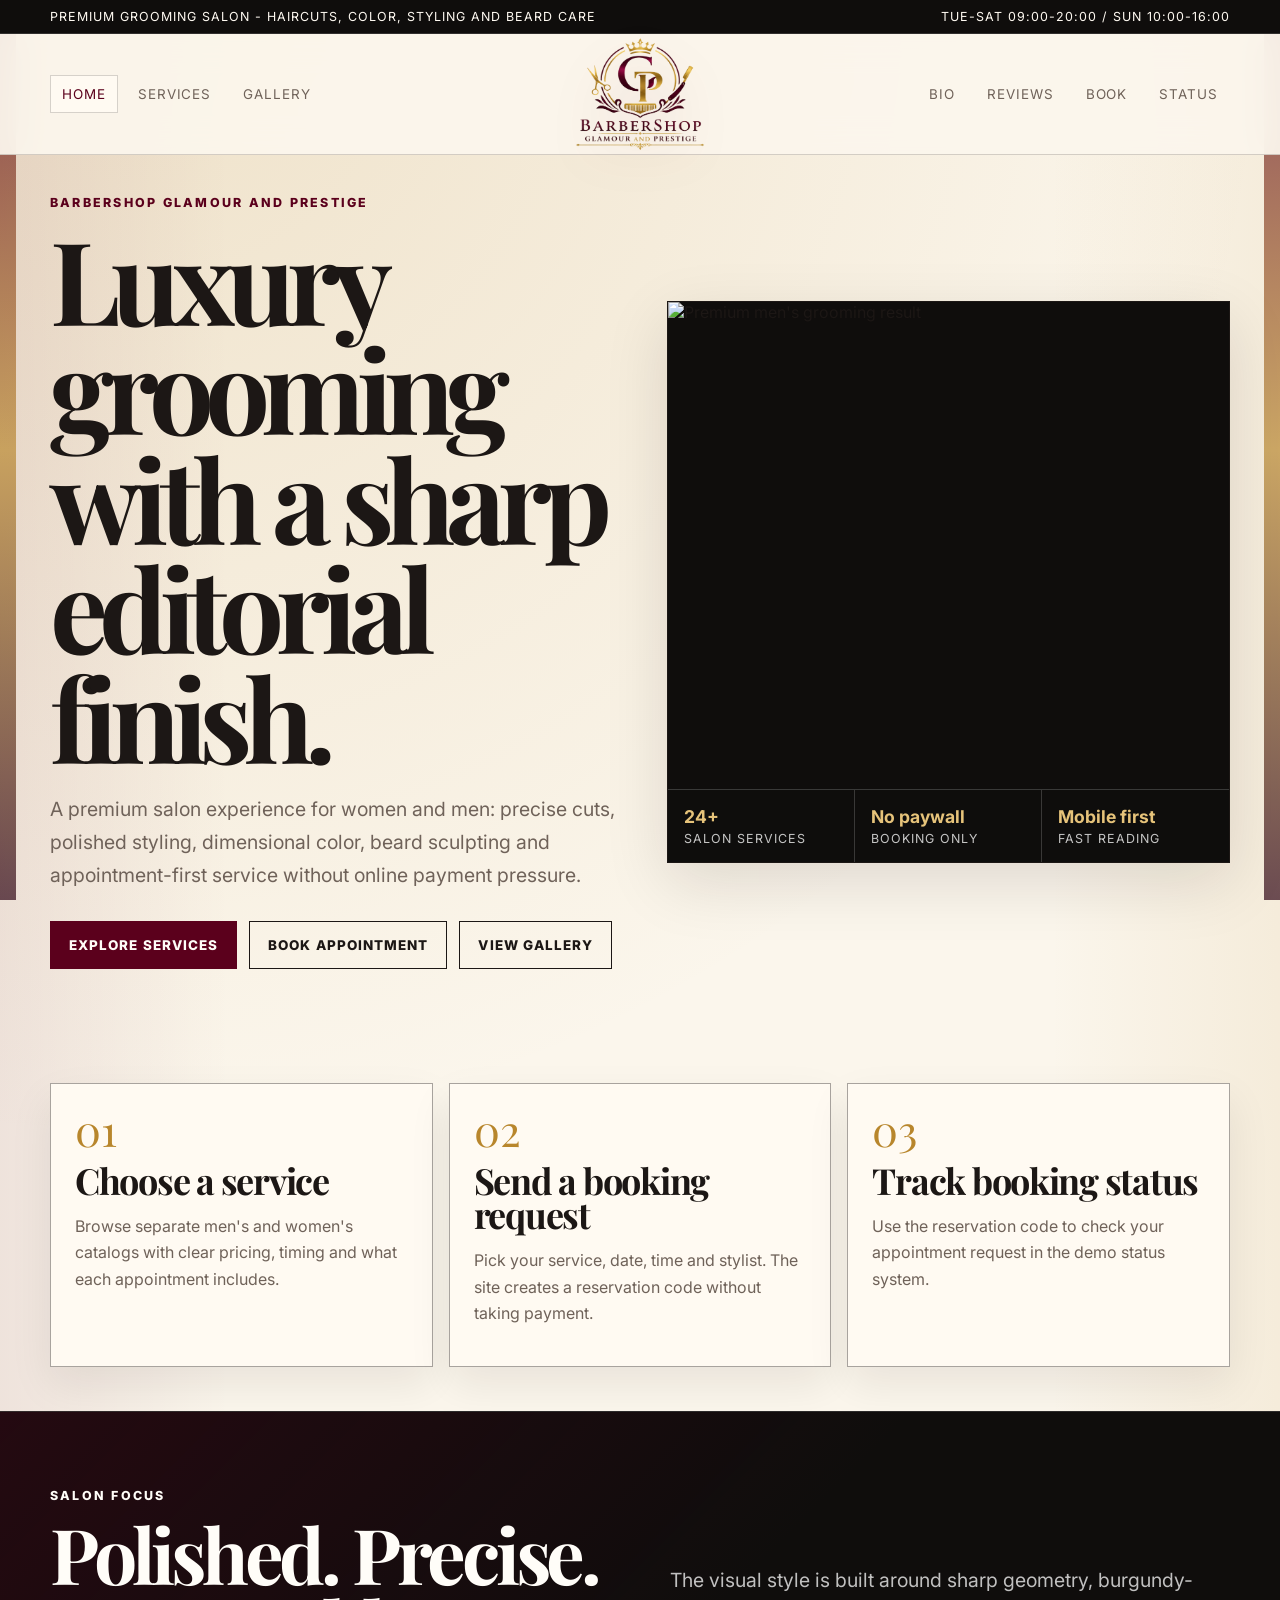
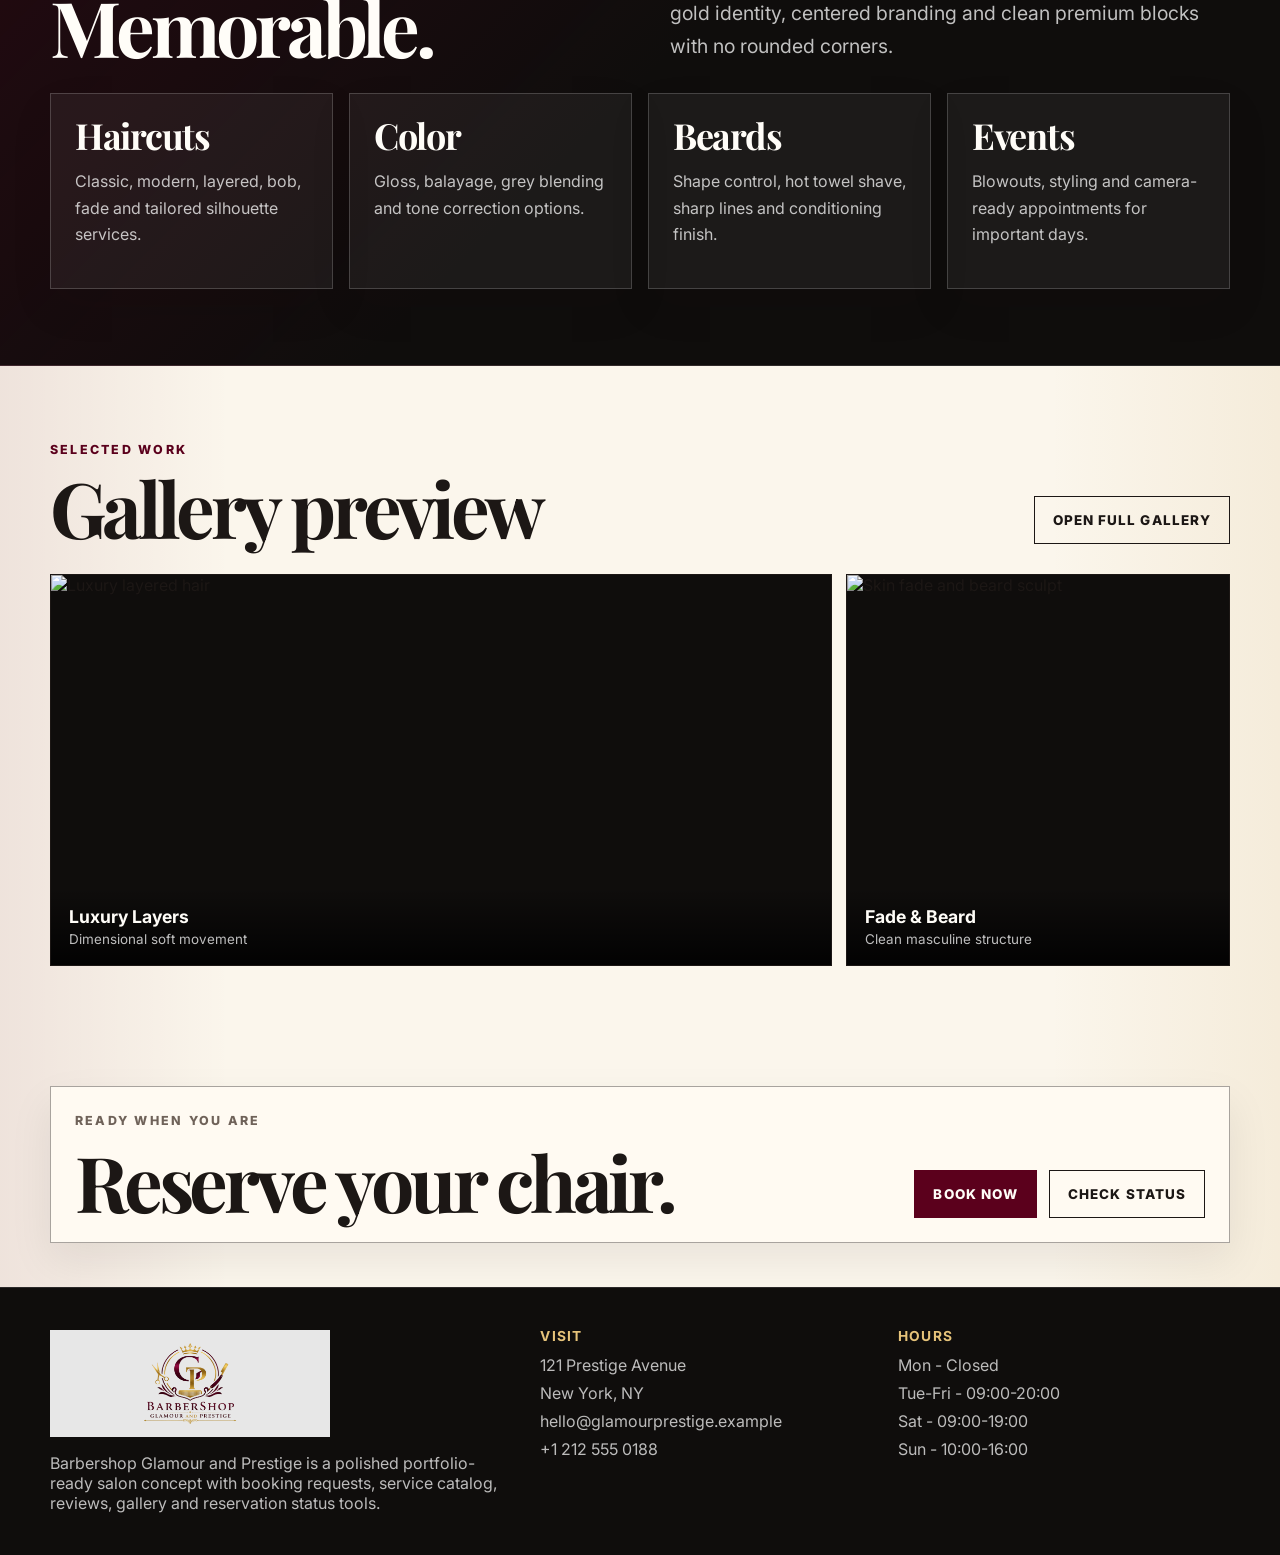
==== index.html @ 881aa1e7 "Add files via upload" ====
<!doctype html>
<html lang="en">
<head>
<meta charset="utf-8">
<meta name="viewport" content="width=device-width, initial-scale=1">
<title>Barbershop Glamour and Prestige - Premium Salon</title>
<meta name="description" content="Premium multi-page website for Barbershop Glamour and Prestige.">
<link rel="preconnect" href="https://fonts.googleapis.com">
<link rel="preconnect" href="https://fonts.gstatic.com" crossorigin>
<link href="https://fonts.googleapis.com/css2?family=Inter:wght@400;600;700;800;900&family=Playfair+Display:wght@700;800;900&display=swap" rel="stylesheet">
<link rel="icon" href="assets/images/logo.png">
<link rel="stylesheet" href="assets/styles.css">
</head>
<body>
<div class="site-shell">
<div class="top-strip">
  <div class="container">
    <span>Premium grooming salon - Haircuts, color, styling and beard care</span>
    <span>Tue-Sat 09:00-20:00 / Sun 10:00-16:00</span>
  </div>
</div>

<header class="header">
  <div class="container header-grid">
    <button class="mobile-toggle" data-nav-toggle aria-expanded="false">Menu</button>

    <nav class="nav" aria-label="Primary navigation left">
      <a href="index.html" class="active">Home</a>
      <a href="services.html" class="">Services</a>
      <a href="gallery.html" class="">Gallery</a>
    </nav>

    <a class="logo-link" href="index.html" aria-label="Barbershop Glamour and Prestige home">
      <img class="logo" src="assets/images/logo.png" alt="Barbershop Glamour and Prestige logo">
    </a>

    <nav class="nav nav-right" aria-label="Primary navigation right">
      <a href="about.html" class="">Bio</a>
      <a href="reviews.html" class="">Reviews</a>
      <a href="booking.html" class="">Book</a>
      <a href="status.html" class="">Status</a>
    </nav>
  </div>
</header>

<main>
  <section class="hero">
    <div class="container hero-layout">
      <div>
        <p class="eyebrow">Barbershop Glamour and Prestige</p>
        <h1>Luxury grooming with a sharp editorial finish.</h1>
        <p class="lead">A premium salon experience for women and men: precise cuts, polished styling, dimensional color, beard sculpting and appointment-first service without online payment pressure.</p>
        <div class="hero-actions">
          <a class="btn primary" href="services.html">Explore services</a>
          <a class="btn" href="booking.html">Book appointment</a>
          <a class="btn" href="gallery.html">View gallery</a>
        </div>
      </div>
      <div class="hero-card">
        <img src="assets/images/work-mens-executive.png" alt="Premium men's grooming result">
        <div class="hero-badge">
          <div><strong>24+</strong><span>Salon services</span></div>
          <div><strong>No paywall</strong><span>Booking only</span></div>
          <div><strong>Mobile first</strong><span>Fast reading</span></div>
        </div>
      </div>
    </div>
  </section>

  <section class="section compact">
    <div class="container grid three">
      <article class="card">
        <div class="number">01</div>
        <h3>Choose a service</h3>
        <p>Browse separate men's and women's catalogs with clear pricing, timing and what each appointment includes.</p>
      </article>
      <article class="card">
        <div class="number">02</div>
        <h3>Send a booking request</h3>
        <p>Pick your service, date, time and stylist. The site creates a reservation code without taking payment.</p>
      </article>
      <article class="card">
        <div class="number">03</div>
        <h3>Track booking status</h3>
        <p>Use the reservation code to check your appointment request in the demo status system.</p>
      </article>
    </div>
  </section>

  <section class="section dark">
    <div class="container section-head">
      <div>
        <p class="eyebrow">Salon focus</p>
        <h2>Polished. Precise. Memorable.</h2>
      </div>
      <p class="lead">The visual style is built around sharp geometry, burgundy-gold identity, centered branding and clean premium blocks with no rounded corners.</p>
    </div>
    <div class="container grid four">
      <article class="card dark-card"><h3>Haircuts</h3><p>Classic, modern, layered, bob, fade and tailored silhouette services.</p></article>
      <article class="card dark-card"><h3>Color</h3><p>Gloss, balayage, grey blending and tone correction options.</p></article>
      <article class="card dark-card"><h3>Beards</h3><p>Shape control, hot towel shave, sharp lines and conditioning finish.</p></article>
      <article class="card dark-card"><h3>Events</h3><p>Blowouts, styling and camera-ready appointments for important days.</p></article>
    </div>
  </section>

  <section class="section">
    <div class="container section-head">
      <div>
        <p class="eyebrow">Selected work</p>
        <h2>Gallery preview</h2>
      </div>
      <a class="btn" href="gallery.html">Open full gallery</a>
    </div>
    <div class="container gallery-grid">
      <article class="gallery-card large">
        <img src="assets/images/work-womens-layers.png" alt="Luxury layered hair">
        <div class="gallery-caption"><strong>Luxury Layers</strong><span>Dimensional soft movement</span></div>
      </article>
      <article class="gallery-card">
        <img src="assets/images/work-mens-fade-beard.png" alt="Skin fade and beard sculpt">
        <div class="gallery-caption"><strong>Fade & Beard</strong><span>Clean masculine structure</span></div>
      </article>
    </div>
  </section>

  <section class="section compact">
    <div class="container card">
      <div class="section-head" style="margin-bottom:0">
        <div>
          <p class="eyebrow">Ready when you are</p>
          <h2>Reserve your chair.</h2>
        </div>
        <div class="actions-row" style="margin-top:0">
          <a class="btn primary" href="booking.html">Book now</a>
          <a class="btn" href="status.html">Check status</a>
        </div>
      </div>
    </div>
  </section>
</main>

<footer class="footer">
  <div class="container footer-grid">
    <div>
      <img class="footer-logo" src="assets/images/logo.png" alt="Barbershop Glamour and Prestige logo">
      <p>Barbershop Glamour and Prestige is a polished portfolio-ready salon concept with booking requests, service catalog, reviews, gallery and reservation status tools.</p>
    </div>
    <div>
      <h4>Visit</h4>
      <ul>
        <li>121 Prestige Avenue</li>
        <li>New York, NY</li>
        <li>hello@glamourprestige.example</li>
        <li>+1 212 555 0188</li>
      </ul>
    </div>
    <div>
      <h4>Hours</h4>
      <ul>
        <li>Mon - Closed</li>
        <li>Tue-Fri - 09:00-20:00</li>
        <li>Sat - 09:00-19:00</li>
        <li>Sun - 10:00-16:00</li>
      </ul>
    </div>
  </div>
  
</footer>

<script src="assets/app.js"></script>
</div>
</body>
</html>
---- assets/styles.css ----
:root {
  --bg: #fbf6ec;
  --bg-soft: #fffaf2;
  --ink: #1c1715;
  --muted: #6f6259;
  --line: rgba(28, 23, 21, 0.18);
  --line-strong: rgba(28, 23, 21, 0.38);
  --wine: #5b001c;
  --wine-dark: #2a0010;
  --gold: #b8862c;
  --gold-soft: #e6c37a;
  --black: #0f0d0c;
  --white: #fffdf8;
  --danger: #8c1d18;
  --ok: #1e6b42;
  --shadow: 0 20px 60px rgba(27, 15, 10, 0.12);
}

* {
  box-sizing: border-box;
}

html {
  scroll-behavior: smooth;
}

body {
  margin: 0;
  color: var(--ink);
  background:
    linear-gradient(90deg, rgba(91, 0, 28, 0.08), transparent 18%, transparent 82%, rgba(184, 134, 44, 0.09)),
    radial-gradient(circle at 10% 0%, rgba(184, 134, 44, 0.18), transparent 34%),
    var(--bg);
  font-family: Inter, ui-sans-serif, system-ui, -apple-system, BlinkMacSystemFont, "Segoe UI", sans-serif;
}

body.nav-open {
  overflow: hidden;
}

a {
  color: inherit;
  text-decoration: none;
}

img {
  display: block;
  max-width: 100%;
}

button,
input,
select,
textarea {
  font: inherit;
}

.container {
  width: min(1180px, calc(100% - 32px));
  margin-inline: auto;
}

.site-shell {
  min-height: 100vh;
  position: relative;
  overflow-x: hidden;
}

.site-shell:before,
.site-shell:after {
  content: "";
  position: fixed;
  top: 0;
  bottom: 0;
  width: 16px;
  z-index: 0;
  pointer-events: none;
  background: linear-gradient(180deg, var(--wine), var(--gold), var(--wine-dark));
  opacity: 0.68;
}

.site-shell:before {
  left: 0;
}

.site-shell:after {
  right: 0;
}

.top-strip {
  position: relative;
  z-index: 4;
  background: var(--black);
  color: var(--bg-soft);
  border-bottom: 1px solid rgba(255, 255, 255, 0.14);
  font-size: 0.78rem;
  letter-spacing: 0.08em;
  text-transform: uppercase;
}

.top-strip .container {
  display: flex;
  justify-content: space-between;
  gap: 14px;
  padding: 9px 0;
}

.header {
  position: sticky;
  top: 0;
  z-index: 20;
  background: rgba(251, 246, 236, 0.94);
  border-bottom: 1px solid var(--line);
  backdrop-filter: blur(16px);
}

.header-grid {
  display: grid;
  grid-template-columns: 1fr auto 1fr;
  align-items: center;
  min-height: 112px;
  gap: 18px;
}

.nav {
  display: flex;
  align-items: center;
  gap: 8px;
}

.nav a {
  padding: 10px 11px;
  border: 1px solid transparent;
  color: var(--muted);
  font-size: 0.84rem;
  text-transform: uppercase;
  letter-spacing: 0.07em;
}

.nav a:hover,
.nav a.active {
  color: var(--wine);
  border-color: var(--line);
  background: var(--bg-soft);
}

.nav-right {
  justify-content: flex-end;
}

.logo-link {
  display: flex;
  justify-content: center;
  align-items: center;
}

.logo {
  width: min(360px, 44vw);
  height: auto;
  filter: drop-shadow(0 15px 24px rgba(91, 0, 28, 0.12));
}

.mobile-toggle {
  display: none;
  border: 1px solid var(--line-strong);
  background: var(--bg-soft);
  color: var(--ink);
  padding: 11px 13px;
  text-transform: uppercase;
  letter-spacing: 0.08em;
}

.hero {
  position: relative;
  z-index: 1;
  padding: 40px 0 70px;
}

.hero-layout {
  display: grid;
  grid-template-columns: 1.02fr 0.98fr;
  gap: 32px;
  align-items: center;
}

.eyebrow {
  color: var(--wine);
  text-transform: uppercase;
  letter-spacing: 0.18em;
  font-weight: 800;
  font-size: 0.78rem;
  margin: 0 0 14px;
}

h1,
h2,
h3,
h4 {
  font-family: "Playfair Display", Georgia, serif;
  line-height: 0.95;
  margin: 0;
  color: var(--ink);
}

h1 {
  font-size: clamp(3.1rem, 9vw, 7.2rem);
  letter-spacing: -0.075em;
}

h2 {
  font-size: clamp(2.35rem, 6vw, 4.8rem);
  letter-spacing: -0.055em;
}

h3 {
  font-size: clamp(1.5rem, 3vw, 2.25rem);
  letter-spacing: -0.035em;
}

.lead {
  max-width: 720px;
  color: var(--muted);
  font-size: clamp(1rem, 2.1vw, 1.22rem);
  line-height: 1.7;
  margin: 22px 0 0;
}

.hero-actions,
.actions-row {
  display: flex;
  flex-wrap: wrap;
  gap: 12px;
  margin-top: 28px;
}

.btn {
  display: inline-flex;
  align-items: center;
  justify-content: center;
  min-height: 48px;
  padding: 13px 18px;
  border: 1px solid var(--ink);
  background: transparent;
  color: var(--ink);
  text-transform: uppercase;
  letter-spacing: 0.08em;
  font-weight: 800;
  font-size: 0.84rem;
  cursor: pointer;
  transition: transform .18s ease, background .18s ease, color .18s ease, border-color .18s ease;
}

.btn:hover {
  transform: translateY(-2px);
}

.btn.primary {
  background: var(--wine);
  color: var(--white);
  border-color: var(--wine);
}

.btn.primary:hover {
  background: var(--wine-dark);
  border-color: var(--wine-dark);
}

.btn.gold {
  background: var(--gold);
  color: var(--black);
  border-color: var(--gold);
}

.btn.ghost-light {
  color: var(--white);
  border-color: rgba(255, 255, 255, 0.4);
}

.btn.ghost-light:hover {
  background: var(--white);
  color: var(--black);
}

.hero-card {
  position: relative;
  min-height: 560px;
  border: 1px solid var(--ink);
  background: var(--black);
  box-shadow: var(--shadow);
  overflow: hidden;
}

.hero-card img {
  width: 100%;
  height: 100%;
  min-height: 560px;
  object-fit: cover;
}

.hero-badge {
  position: absolute;
  left: 0;
  bottom: 0;
  right: 0;
  display: grid;
  grid-template-columns: repeat(3, 1fr);
  background: rgba(15, 13, 12, 0.86);
  color: var(--white);
  border-top: 1px solid rgba(255, 255, 255, 0.18);
}

.hero-badge div {
  padding: 16px;
  border-right: 1px solid rgba(255, 255, 255, 0.18);
}

.hero-badge div:last-child {
  border-right: 0;
}

.hero-badge strong {
  display: block;
  font-size: 1.1rem;
  color: var(--gold-soft);
}

.hero-badge span {
  display: block;
  font-size: 0.78rem;
  color: rgba(255, 255, 255, 0.76);
  text-transform: uppercase;
  letter-spacing: 0.08em;
  margin-top: 4px;
}

.section {
  position: relative;
  z-index: 1;
  padding: 76px 0;
}

.section.compact {
  padding: 44px 0;
}

.section.dark {
  background:
    linear-gradient(135deg, rgba(91, 0, 28, 0.28), transparent 50%),
    var(--black);
  color: var(--white);
  border-top: 1px solid rgba(255, 255, 255, 0.12);
  border-bottom: 1px solid rgba(255, 255, 255, 0.12);
}

.section.dark h2,
.section.dark h3,
.section.dark .eyebrow {
  color: var(--white);
}

.section.dark .lead,
.section.dark p,
.section.dark li {
  color: rgba(255, 255, 255, 0.74);
}

.section-head {
  display: flex;
  align-items: end;
  justify-content: space-between;
  gap: 24px;
  margin-bottom: 30px;
}

.section-head .lead {
  max-width: 560px;
  margin: 0;
}

.grid {
  display: grid;
  gap: 16px;
}

.grid.two {
  grid-template-columns: repeat(2, 1fr);
}

.grid.three {
  grid-template-columns: repeat(3, 1fr);
}

.grid.four {
  grid-template-columns: repeat(4, 1fr);
}

.card {
  background: var(--bg-soft);
  border: 1px solid var(--line-strong);
  padding: 24px;
  box-shadow: 0 18px 40px rgba(27, 15, 10, 0.08);
}

.card.dark-card {
  background: rgba(255, 255, 255, 0.055);
  border-color: rgba(255, 255, 255, 0.18);
  color: var(--white);
}

.card .number {
  font-size: 2.7rem;
  font-family: "Playfair Display", Georgia, serif;
  color: var(--gold);
  line-height: 1;
  margin-bottom: 12px;
}

.card p,
.card li {
  color: var(--muted);
  line-height: 1.65;
}

.card ul {
  padding-left: 18px;
  margin: 14px 0 0;
}

.kicker-line {
  border-top: 1px solid var(--line);
  padding-top: 14px;
  margin-top: 18px;
  color: var(--wine);
  font-weight: 800;
  letter-spacing: 0.04em;
}

.page-title {
  position: relative;
  z-index: 1;
  padding: 44px 0 38px;
  border-bottom: 1px solid var(--line);
  background:
    linear-gradient(135deg, rgba(184, 134, 44, 0.2), transparent),
    rgba(255, 250, 242, 0.7);
}

.breadcrumb {
  color: var(--muted);
  font-size: 0.82rem;
  text-transform: uppercase;
  letter-spacing: 0.12em;
  margin-bottom: 18px;
}

.service-tabs,
.filter-tabs {
  display: flex;
  flex-wrap: wrap;
  gap: 10px;
  margin: 26px 0 24px;
}

.tab,
.filter-btn {
  border: 1px solid var(--line-strong);
  background: var(--bg-soft);
  color: var(--ink);
  padding: 12px 14px;
  text-transform: uppercase;
  letter-spacing: 0.08em;
  font-weight: 800;
  font-size: 0.82rem;
  cursor: pointer;
}

.tab.active,
.filter-btn.active {
  background: var(--wine);
  border-color: var(--wine);
  color: var(--white);
}

.service-list {
  display: grid;
  gap: 14px;
}

.service-item {
  display: grid;
  grid-template-columns: 1fr auto;
  gap: 22px;
  align-items: start;
  border: 1px solid var(--line-strong);
  background: var(--bg-soft);
  padding: 20px;
}

.service-item.hidden {
  display: none;
}

.service-title-row {
  display: flex;
  align-items: baseline;
  gap: 12px;
  flex-wrap: wrap;
}

.service-item h3 {
  font-size: clamp(1.55rem, 4vw, 2.35rem);
}

.service-meta {
  display: flex;
  flex-wrap: wrap;
  gap: 8px;
  margin: 12px 0 0;
}

.pill {
  display: inline-flex;
  align-items: center;
  border: 1px solid var(--line);
  padding: 7px 9px;
  background: rgba(184, 134, 44, 0.08);
  color: var(--muted);
  font-size: 0.78rem;
  text-transform: uppercase;
  letter-spacing: 0.06em;
}

.price {
  color: var(--wine);
  font-weight: 900;
  font-size: 1.25rem;
}

.service-item p {
  color: var(--muted);
  line-height: 1.65;
  margin: 12px 0 0;
}

.service-includes {
  display: grid;
  grid-template-columns: repeat(2, minmax(0, 1fr));
  gap: 8px 16px;
  margin-top: 14px;
  padding-top: 14px;
  border-top: 1px solid var(--line);
  color: var(--muted);
}

.service-includes span:before {
  content: "◆";
  color: var(--gold);
  margin-right: 8px;
}

.service-cta {
  display: flex;
  align-items: end;
  flex-direction: column;
  gap: 10px;
  min-width: 170px;
}

.gallery-grid {
  display: grid;
  grid-template-columns: repeat(12, 1fr);
  gap: 14px;
}

.gallery-card {
  position: relative;
  grid-column: span 4;
  min-height: 390px;
  border: 1px solid var(--ink);
  overflow: hidden;
  background: var(--black);
}

.gallery-card.large {
  grid-column: span 8;
}

.gallery-card img {
  width: 100%;
  height: 100%;
  min-height: 390px;
  object-fit: cover;
  transition: transform .35s ease;
}

.gallery-card:hover img {
  transform: scale(1.035);
}

.gallery-caption {
  position: absolute;
  left: 0;
  right: 0;
  bottom: 0;
  padding: 18px;
  color: var(--white);
  background: linear-gradient(transparent, rgba(0, 0, 0, 0.84));
}

.gallery-caption strong {
  display: block;
  font-size: 1.1rem;
}

.gallery-caption span {
  display: block;
  color: rgba(255, 255, 255, 0.74);
  font-size: 0.84rem;
  margin-top: 4px;
}

.review {
  border-left: 4px solid var(--gold);
}

.stars {
  color: var(--gold);
  letter-spacing: 0.08em;
  margin-bottom: 12px;
}

.quote {
  font-size: 1.06rem;
  line-height: 1.75;
  color: var(--ink);
}

.reviewer {
  margin-top: 18px;
  font-weight: 900;
  color: var(--wine);
}

.form-panel {
  display: grid;
  grid-template-columns: 0.88fr 1.12fr;
  gap: 18px;
  align-items: start;
}

.form-side {
  background:
    linear-gradient(180deg, rgba(91, 0, 28, 0.55), rgba(15, 13, 12, 0.92)),
    url("images/work-womens-bob.png") center/cover;
  min-height: 100%;
  border: 1px solid var(--ink);
  color: var(--white);
  padding: 28px;
}

.form-side .logo-mini {
  width: 230px;
  margin-bottom: 26px;
  background: rgba(255,255,255,0.86);
  padding: 10px;
}

.form-side p {
  color: rgba(255, 255, 255, 0.76);
  line-height: 1.7;
}

.form {
  background: var(--bg-soft);
  border: 1px solid var(--line-strong);
  padding: 24px;
  display: grid;
  gap: 14px;
}

.form-grid {
  display: grid;
  grid-template-columns: repeat(2, 1fr);
  gap: 14px;
}

.field {
  display: grid;
  gap: 8px;
}

.field.full {
  grid-column: 1 / -1;
}

label {
  font-weight: 900;
  text-transform: uppercase;
  letter-spacing: 0.06em;
  font-size: 0.8rem;
  color: var(--wine);
}

input,
select,
textarea {
  width: 100%;
  border: 1px solid var(--line-strong);
  background: #fffdf8;
  color: var(--ink);
  padding: 13px 12px;
  outline: none;
  border-radius: 0;
}

textarea {
  min-height: 116px;
  resize: vertical;
}

input:focus,
select:focus,
textarea:focus {
  border-color: var(--wine);
  box-shadow: inset 0 0 0 1px var(--wine);
}

.notice {
  border: 1px solid var(--line-strong);
  background: rgba(184, 134, 44, 0.12);
  padding: 15px;
  color: var(--muted);
  line-height: 1.6;
}

.notice strong {
  color: var(--wine);
}

.success-box {
  display: none;
  border: 1px solid rgba(30, 107, 66, 0.45);
  background: rgba(30, 107, 66, 0.09);
  color: var(--ok);
  padding: 16px;
  line-height: 1.65;
}

.success-box.show {
  display: block;
}

.status-card {
  display: none;
  margin-top: 18px;
}

.status-card.show {
  display: block;
}

.status-line {
  display: grid;
  grid-template-columns: 150px 1fr;
  gap: 12px;
  padding: 12px 0;
  border-bottom: 1px solid var(--line);
}

.status-line strong {
  color: var(--wine);
  text-transform: uppercase;
  letter-spacing: 0.05em;
  font-size: 0.8rem;
}

.table-like {
  display: grid;
  border: 1px solid var(--line-strong);
  background: var(--bg-soft);
}

.table-row {
  display: grid;
  grid-template-columns: 1fr 1fr 1.1fr;
  gap: 12px;
  padding: 15px;
  border-bottom: 1px solid var(--line);
}

.table-row:last-child {
  border-bottom: 0;
}

.table-row strong {
  color: var(--wine);
}

.footer {
  position: relative;
  z-index: 1;
  background: var(--black);
  color: var(--white);
  padding: 42px 0 26px;
  border-top: 1px solid rgba(255, 255, 255, 0.12);
}

.footer-grid {
  display: grid;
  grid-template-columns: 1.4fr 1fr 1fr;
  gap: 26px;
}

.footer-logo {
  width: 280px;
  background: rgba(255, 255, 255, 0.9);
  padding: 10px;
  margin-bottom: 14px;
}

.footer p,
.footer a,
.footer li {
  color: rgba(255, 255, 255, 0.72);
}

.footer h4 {
  color: var(--gold-soft);
  font-family: Inter, ui-sans-serif, system-ui, sans-serif;
  letter-spacing: 0.08em;
  text-transform: uppercase;
  font-size: 0.86rem;
  margin-bottom: 12px;
}

.footer ul {
  list-style: none;
  padding: 0;
  margin: 0;
  display: grid;
  gap: 8px;
}

.footer-bottom {
  margin-top: 30px;
  padding-top: 18px;
  border-top: 1px solid rgba(255, 255, 255, 0.14);
  color: rgba(255, 255, 255, 0.55);
  font-size: 0.84rem;
}

.hide {
  display: none !important;
}

@media (max-width: 980px) {
  .top-strip .container {
    justify-content: center;
    text-align: center;
    flex-direction: column;
    gap: 2px;
  }

  .header-grid {
    grid-template-columns: 1fr auto 1fr;
    min-height: 88px;
  }

  .mobile-toggle {
    display: inline-flex;
    position: relative;
    z-index: 24;
  }

  .logo {
    width: min(275px, 56vw);
  }

  .nav {
    position: fixed;
    z-index: 22;
    inset: 0 0 auto 0;
    top: 0;
    height: 100vh;
    padding: 120px 20px 30px;
    background: rgba(251, 246, 236, 0.98);
    flex-direction: column;
    align-items: stretch;
    transform: translateX(-105%);
    transition: transform .24s ease;
  }

  .nav-right {
    transform: translateX(105%);
  }

  body.nav-open .nav,
  body.nav-open .nav-right {
    transform: translateX(0);
  }

  .nav a {
    border-color: var(--line);
    font-size: 1rem;
    padding: 15px;
    background: var(--bg-soft);
  }

  .hero-layout,
  .form-panel,
  .footer-grid {
    grid-template-columns: 1fr;
  }

  .hero-card,
  .hero-card img {
    min-height: 440px;
  }

  .grid.three,
  .grid.four,
  .grid.two {
    grid-template-columns: 1fr 1fr;
  }

  .gallery-card,
  .gallery-card.large {
    grid-column: span 6;
  }

  .service-item {
    grid-template-columns: 1fr;
  }

  .service-cta {
    align-items: stretch;
    min-width: 0;
  }
}

@media (max-width: 640px) {
  .container {
    width: min(100% - 24px, 1180px);
  }

  .site-shell:before,
  .site-shell:after {
    width: 6px;
  }

  .header-grid {
    gap: 8px;
  }

  .logo {
    width: min(230px, 62vw);
  }

  .hero {
    padding-top: 26px;
  }

  h1 {
    font-size: clamp(3.05rem, 15vw, 4.6rem);
  }

  .lead {
    font-size: 1rem;
  }

  .hero-actions,
  .actions-row {
    flex-direction: column;
  }

  .btn {
    width: 100%;
  }

  .hero-card,
  .hero-card img {
    min-height: 390px;
  }

  .hero-badge {
    grid-template-columns: 1fr;
  }

  .hero-badge div {
    border-right: 0;
    border-bottom: 1px solid rgba(255, 255, 255, 0.18);
  }

  .section {
    padding: 54px 0;
  }

  .section-head {
    display: block;
  }

  .section-head .lead {
    margin-top: 16px;
  }

  .grid.three,
  .grid.four,
  .grid.two,
  .form-grid,
  .service-includes {
    grid-template-columns: 1fr;
  }

  .gallery-card,
  .gallery-card.large {
    grid-column: 1 / -1;
    min-height: 340px;
  }

  .gallery-card img {
    min-height: 340px;
  }

  .table-row,
  .status-line {
    grid-template-columns: 1fr;
  }

  .form-side {
    min-height: 380px;
  }
}
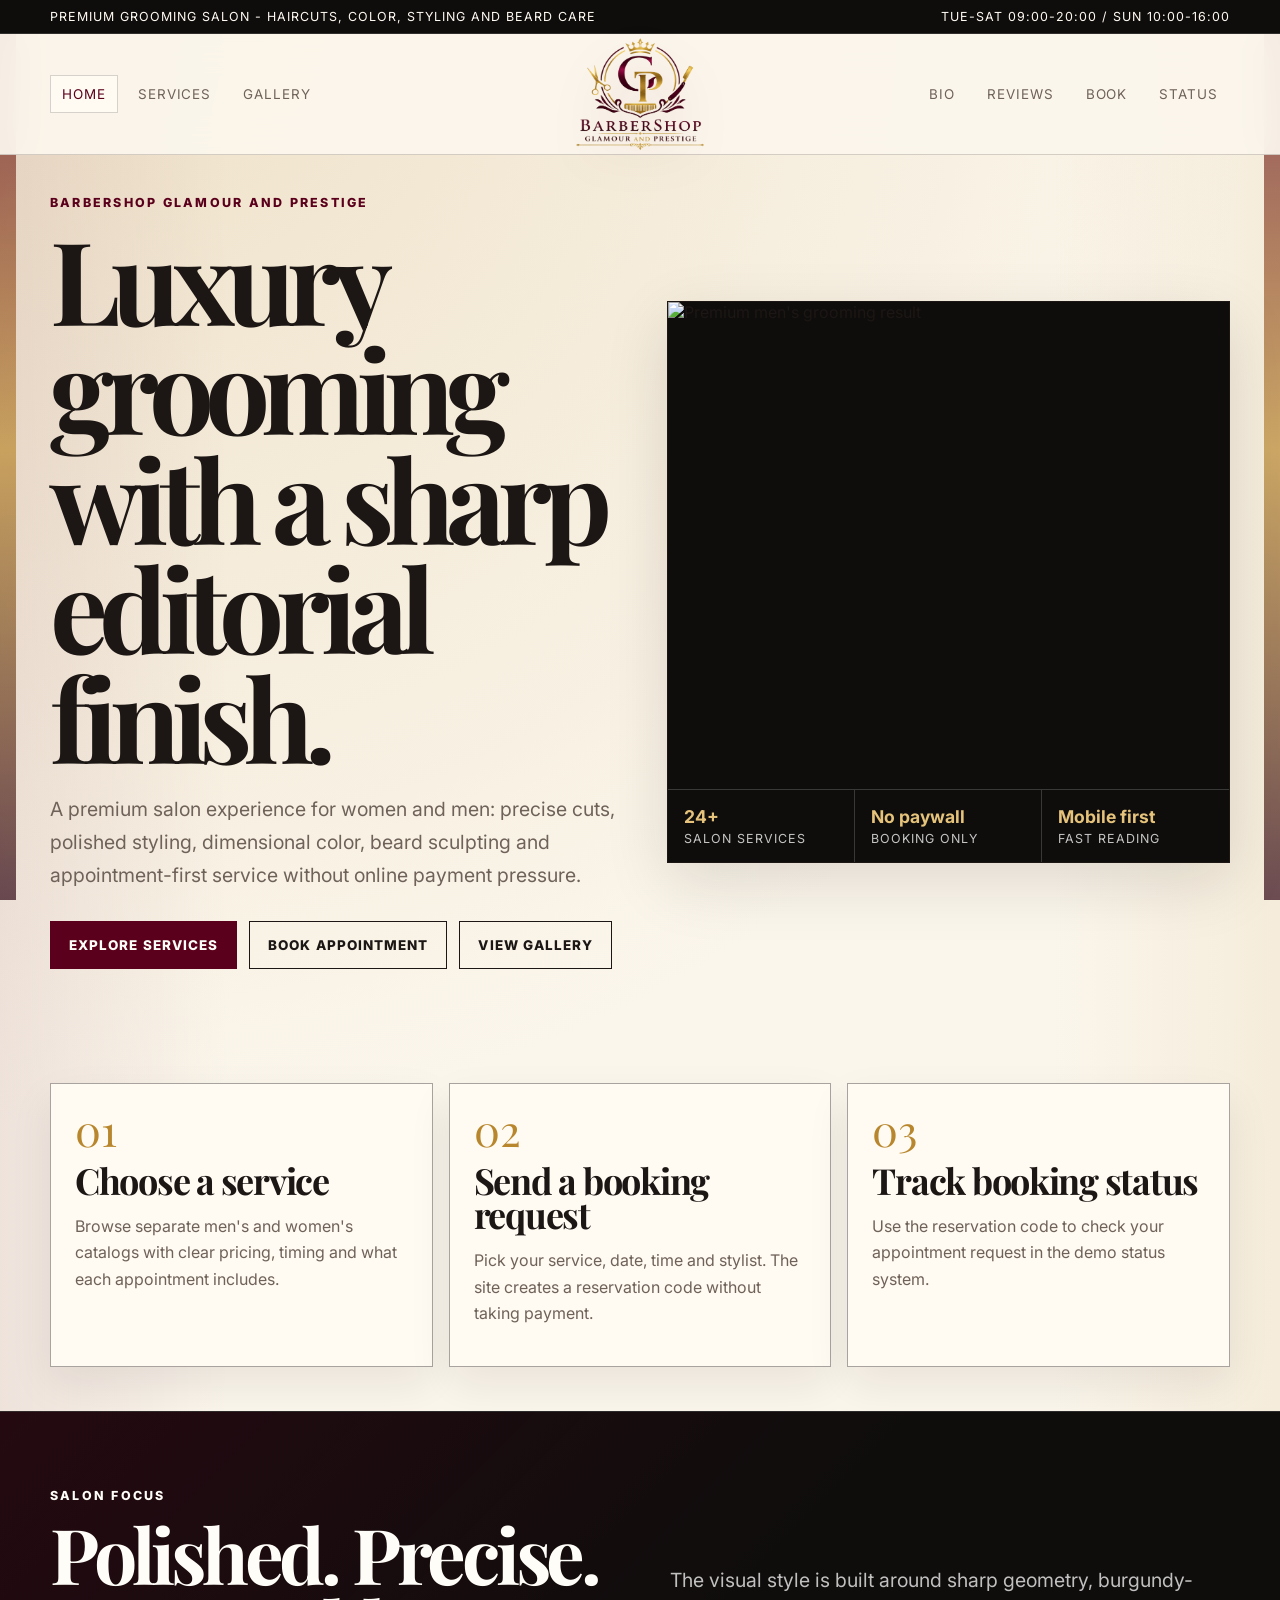
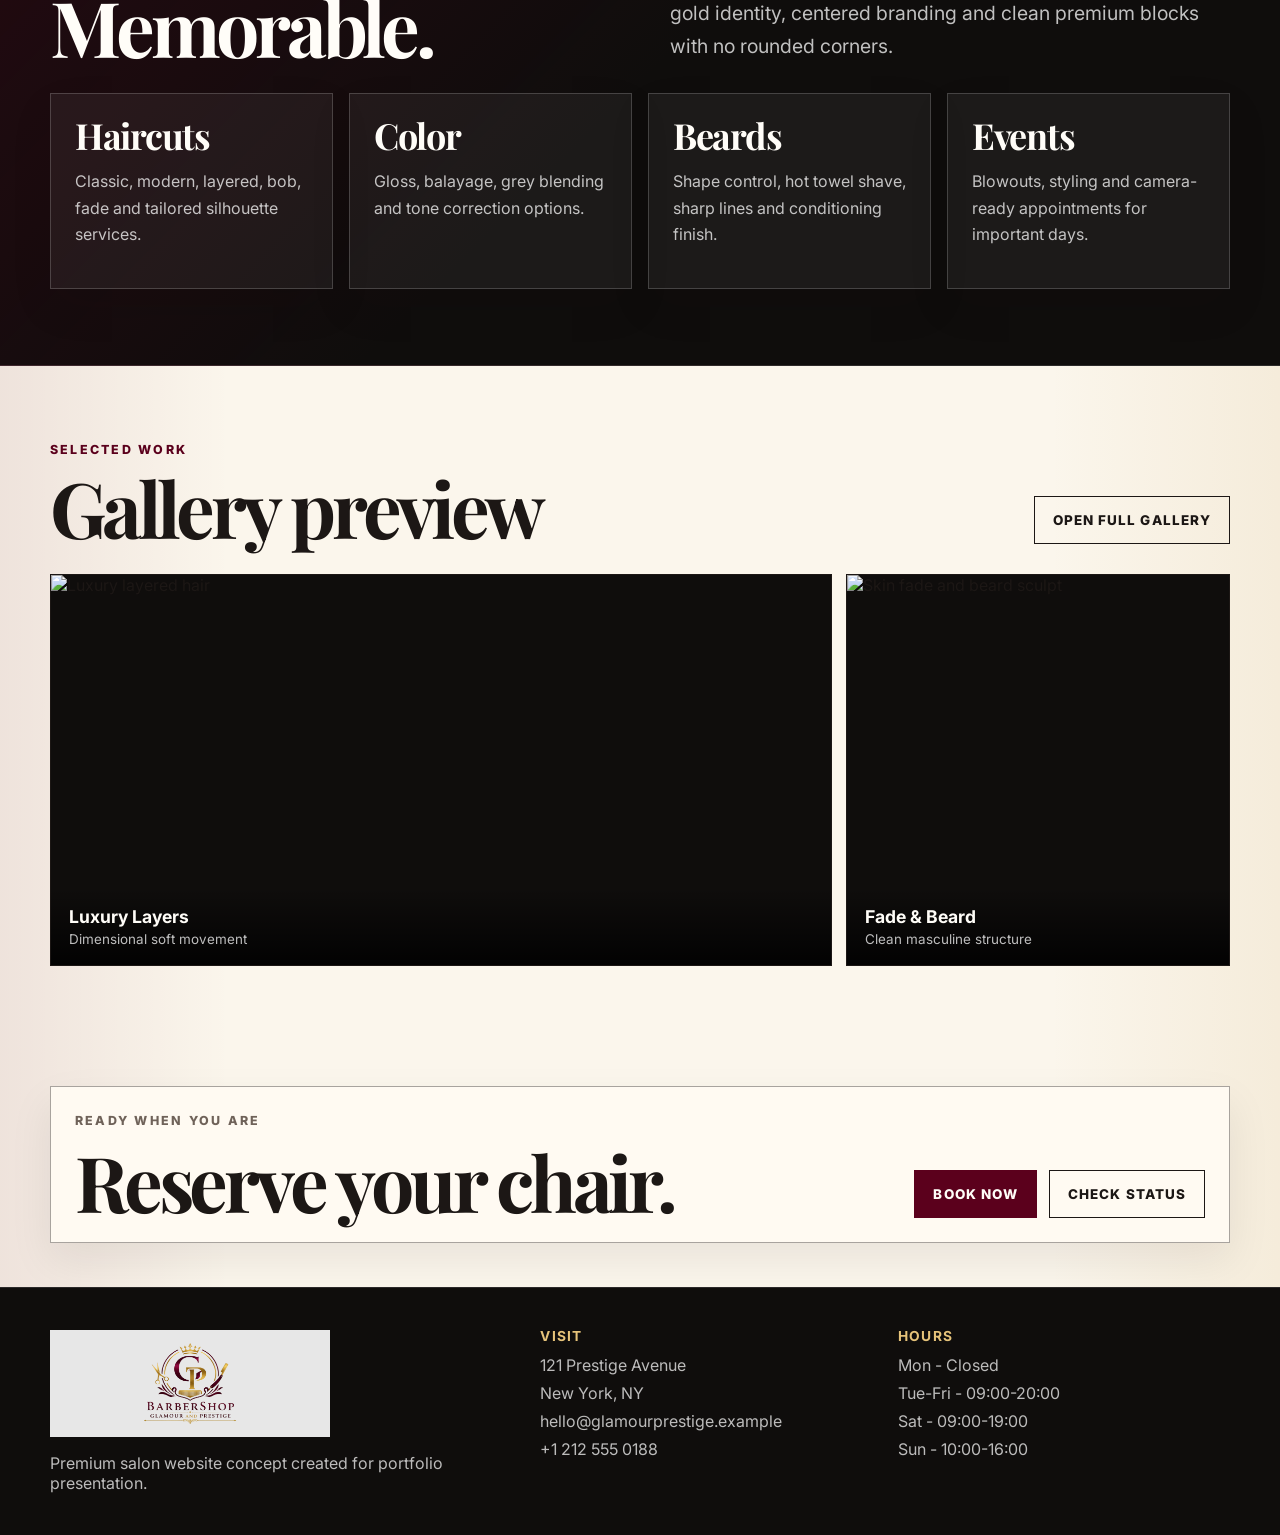
==== commit f4f3a471: "Update index.html" ====
--- a/index.html
+++ b/index.html
@@ -143,7 +143,7 @@
   <div class="container footer-grid">
     <div>
       <img class="footer-logo" src="assets/images/logo.png" alt="Barbershop Glamour and Prestige logo">
-      <p>Barbershop Glamour and Prestige is a polished portfolio-ready salon concept with booking requests, service catalog, reviews, gallery and reservation status tools.</p>
+      <p>Premium salon website concept created for portfolio presentation.</p>
     </div>
     <div>
       <h4>Visit</h4>
@@ -170,4 +170,4 @@
 <script src="assets/app.js"></script>
 </div>
 </body>
-</html>+</html>
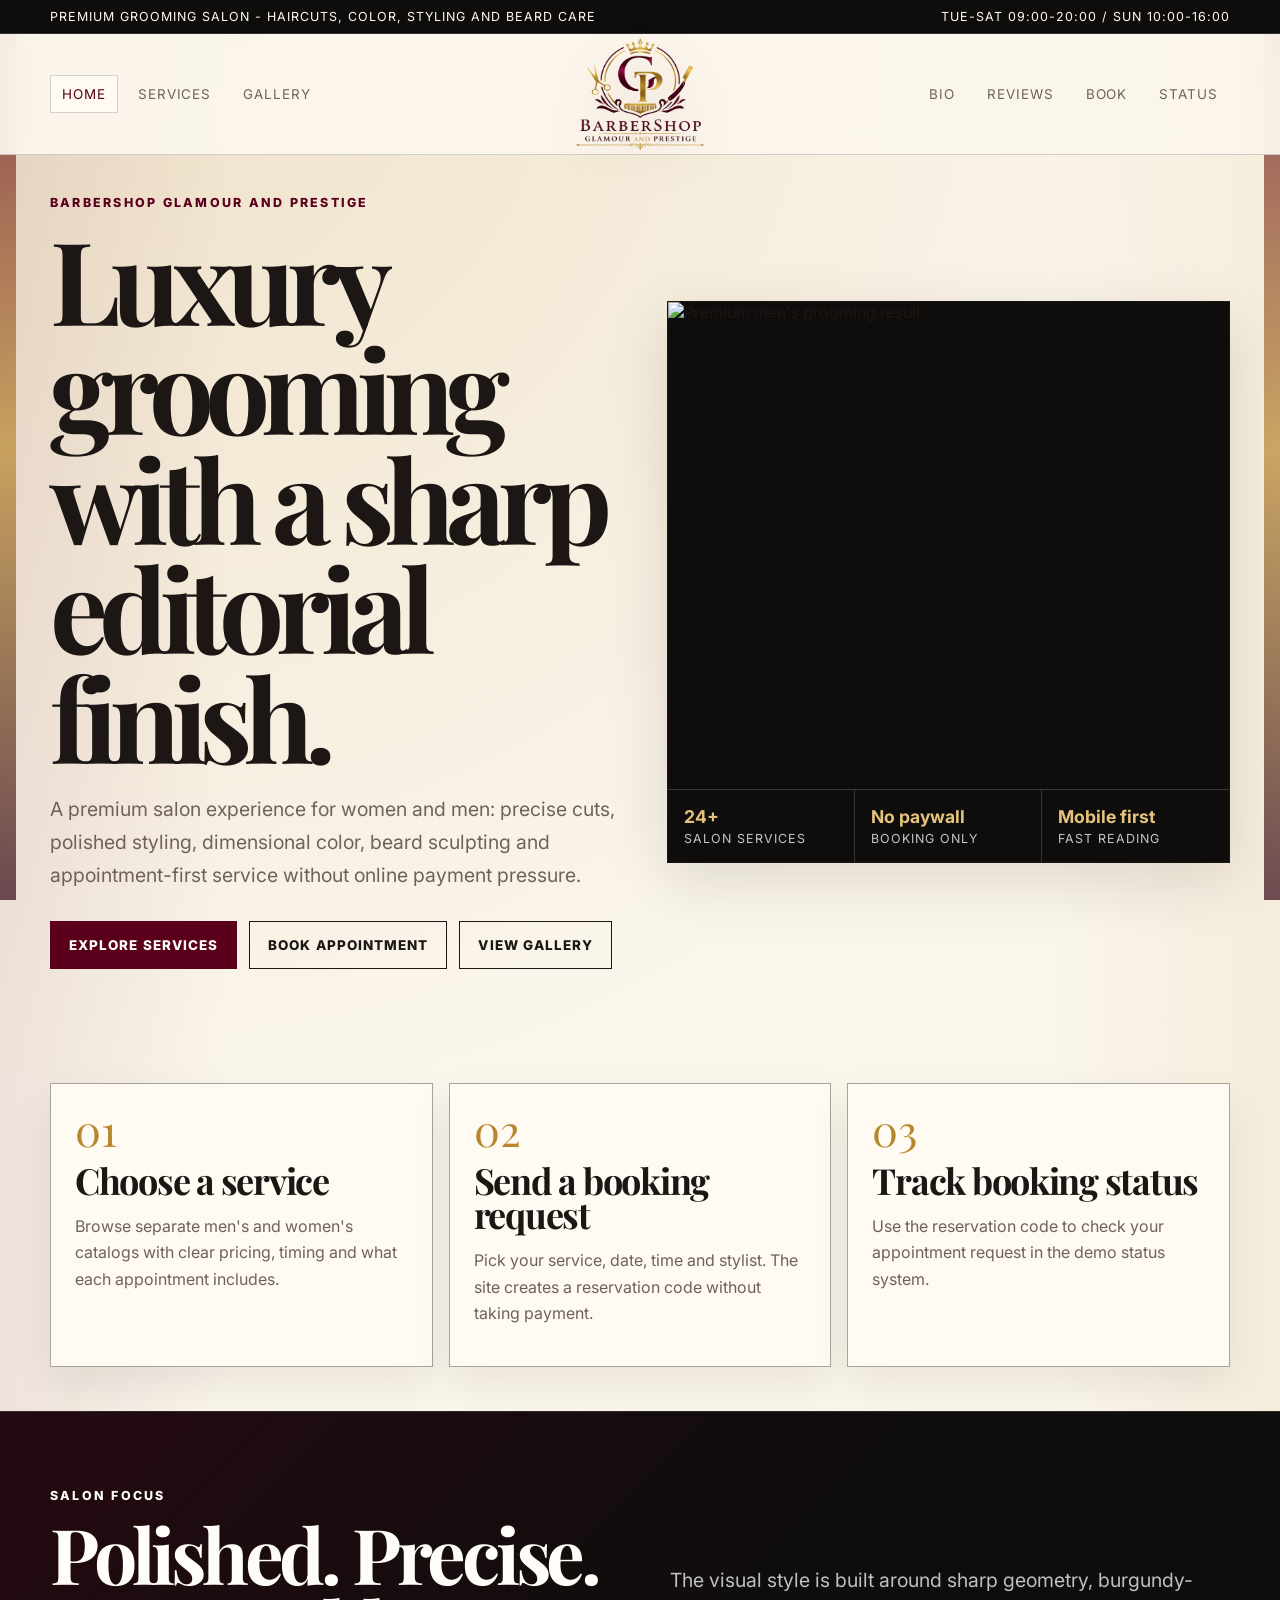
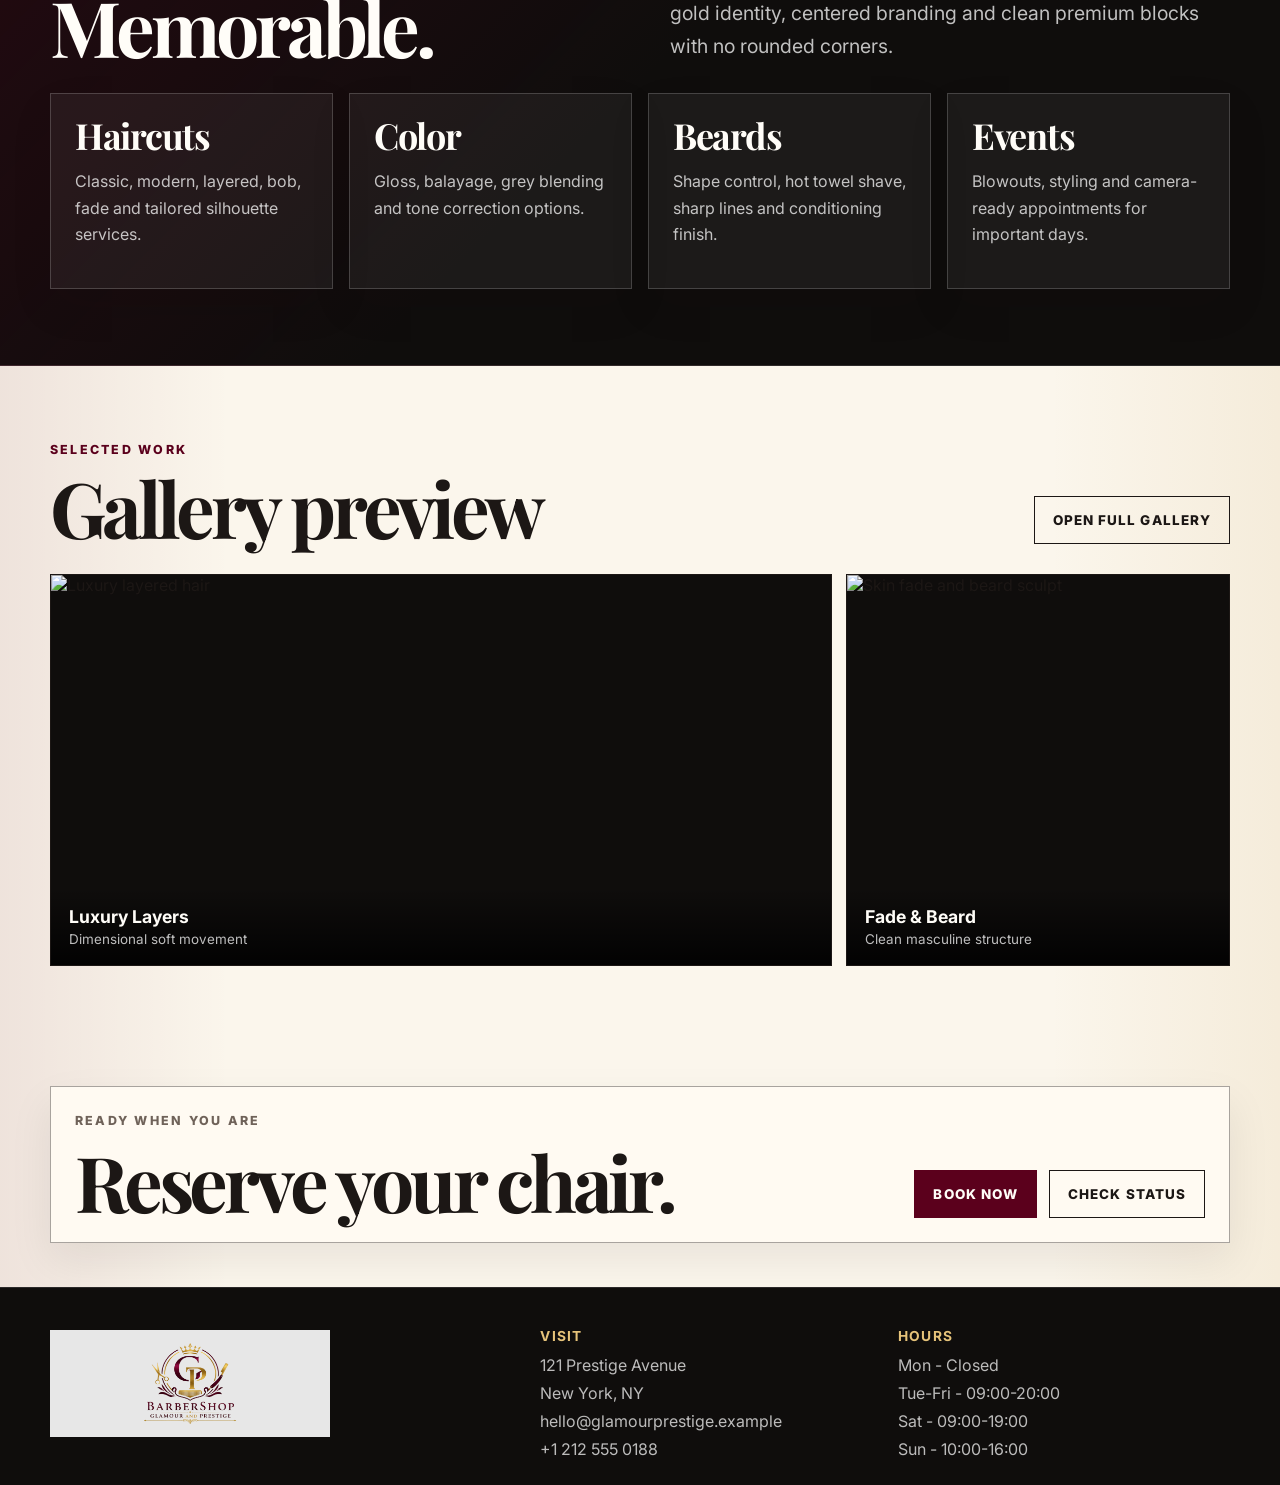
==== commit 09b83e88: "Update index.html" ====
--- a/index.html
+++ b/index.html
@@ -143,7 +143,7 @@
   <div class="container footer-grid">
     <div>
       <img class="footer-logo" src="assets/images/logo.png" alt="Barbershop Glamour and Prestige logo">
-      <p>Premium salon website concept created for portfolio presentation.</p>
+   
     </div>
     <div>
       <h4>Visit</h4>
